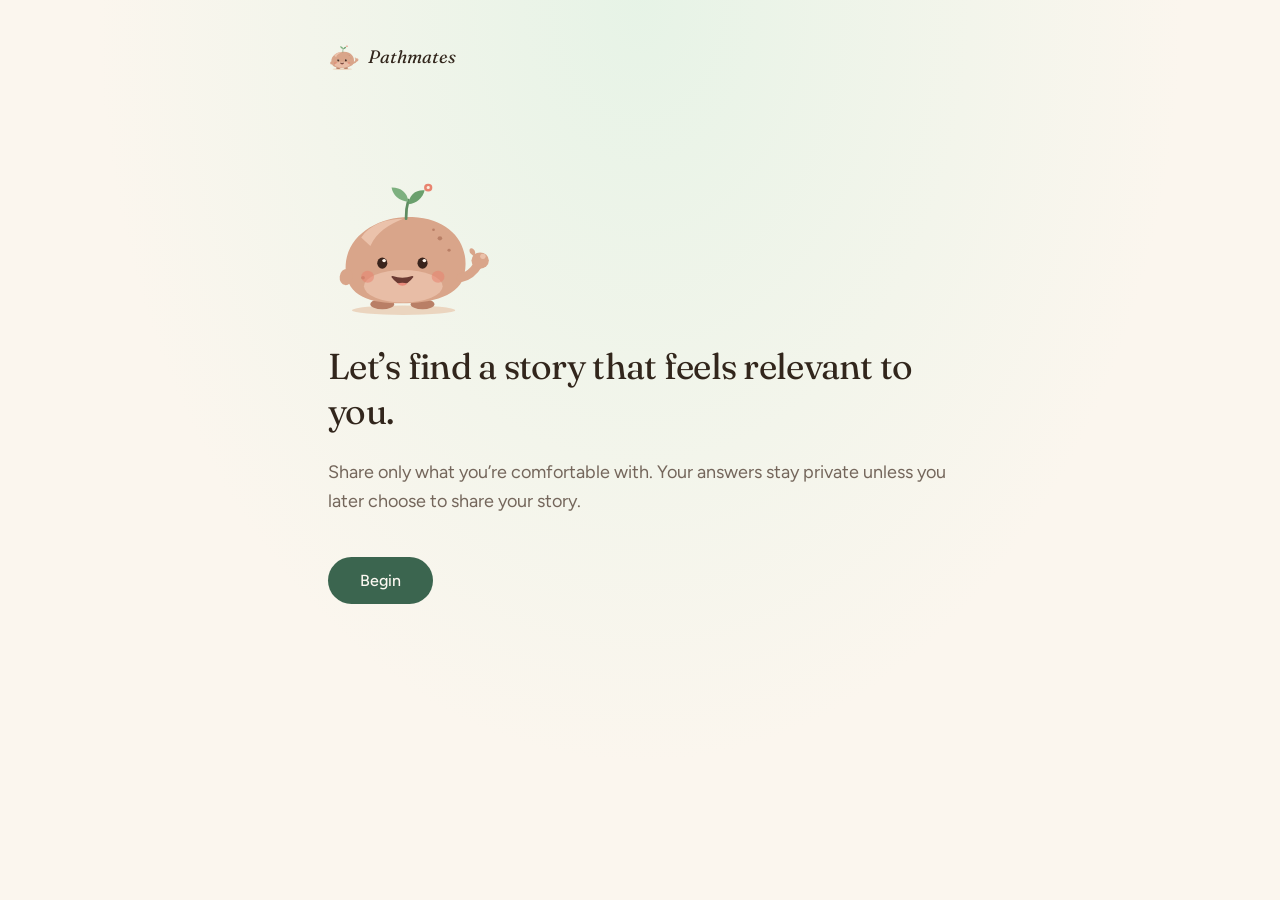
==== server/websiteFiles/index.html @ 9d3de7f4 "chore: use teammate static frontend and clean repository" ====
<!doctype html>
<html lang="en">
  <head>
    <meta charset="utf-8" />
    <meta name="viewport" content="width=device-width, initial-scale=1" />
    <meta name="description" content="A gentle, private way to find stories from people who have navigated cancer." />
    <meta property="og:title" content="Find a story that feels like yours" />
    <meta property="og:description" content="A gentle, private way to find stories from people who have navigated cancer." />
    <meta property="og:type" content="website" />
    <meta name="twitter:card" content="summary" />
    <title>Pathmates — Find a story that feels like yours</title>
    <link rel="preconnect" href="https://fonts.googleapis.com" />
    <link rel="preconnect" href="https://fonts.gstatic.com" crossorigin />
    <link href="https://fonts.googleapis.com/css2?family=Fraunces:ital,opsz,wght@0,9..144,400;0,9..144,500;1,9..144,400&family=Figtree:wght@400;500;600&display=swap" rel="stylesheet" />
    <link rel="stylesheet" href="./style.css" />
    <script defer src="./script.js"></script>
  </head>
  <body>
    <main class="app">
      <header class="header">
        <div class="brand"><img id="brand-pebble" alt="" width="32" height="32" /><span>Pathmates</span></div>
        <div id="progress" class="progress" aria-live="polite"></div>
      </header>
      <section id="page" class="page" aria-live="polite"></section>
      <footer id="footer" class="sticky-bar" hidden></footer>
    </main>
    <noscript><p class="noscript">Please enable JavaScript to use Pathmates.</p></noscript>
  </body>
</html>
---- server/websiteFiles/style.css ----
/* Plain CSS recreation of the Pathmates onboarding UI. No CSS framework required. */
:root {
  --radius: 1rem;
  --background: oklch(0.975 0.012 80);
  --foreground: oklch(0.28 0.025 60);
  --card: oklch(0.993 0.006 80);
  --primary: oklch(0.47 0.06 160);
  --primary-foreground: oklch(0.98 0.01 80);
  --muted-foreground: oklch(0.52 0.025 60);
  --accent: oklch(0.9 0.045 160);
  --accent-foreground: oklch(0.3 0.05 160);
  --destructive: oklch(0.6 0.16 30);
  --border: oklch(0.89 0.02 75);
  --input: oklch(0.89 0.02 75);
  --ring: var(--primary);
  --ease-out: cubic-bezier(0.23, 1, 0.32, 1);
}
*, *::before, *::after { box-sizing: border-box; }
html { scroll-behavior: smooth; }
body {
  margin: 0;
  min-height: 100vh;
  background-color: var(--background);
  background-image: radial-gradient(ellipse at top, oklch(0.93 0.04 160 / 0.5), transparent 60%);
  color: var(--foreground);
  font-family: "Figtree", system-ui, sans-serif;
  font-size: 16px;
}
button, textarea { font: inherit; }
button { cursor: pointer; }
button:disabled { cursor: not-allowed; }
button:focus-visible, textarea:focus-visible { outline: 2px solid var(--ring); outline-offset: 2px; }
[hidden] { display: none !important; }
h1, h2 { font-family: "Fraunces", Georgia, serif; font-weight: 400; font-optical-sizing: auto; }
h1 { margin: 0; letter-spacing: -0.02em; line-height: 1.15; }
h2 { letter-spacing: -0.015em; }
p { margin: 0; }
.app { display: flex; flex-direction: column; width: 100%; max-width: 42rem; min-height: 100vh; margin: 0 auto; padding: 2.5rem 1.5rem; }
.header { display: flex; align-items: center; justify-content: space-between; margin-bottom: 2.5rem; gap: 1rem; }
.brand { display: flex; align-items: center; gap: .5rem; font-family: "Fraunces", Georgia, serif; font-size: 1.125rem; font-style: italic; white-space: nowrap; }
.brand img { width: 2rem; height: 2rem; object-fit: contain; }
.progress { display: flex; align-items: center; gap: .75rem; }
.progress-label { color: var(--muted-foreground); font-size: .75rem; white-space: nowrap; font-variant-numeric: tabular-nums; }
.progress-track { display: flex; gap: .375rem; }
.progress-dot { width: 1.5rem; height: .375rem; border-radius: 999px; background: var(--border); transition: background-color 240ms ease; }
.progress-dot.active { background: var(--primary); }
.page { flex: 1; min-width: 0; }
.animate-rise, .stagger { animation: rise 320ms var(--ease-out) both; }
@keyframes rise { from { opacity: 0; transform: translateY(8px); } to { opacity: 1; transform: none; } }
.welcome { padding-top: 3rem; }
.welcome-pebble { height: 10rem; width: auto; max-width: 100%; display: block; margin-bottom: 1.5rem; }
.welcome h1 { font-size: 2.25rem; line-height: 1.25; }
.welcome p { margin-top: 1.5rem; color: var(--muted-foreground); font-size: 1.125rem; line-height: 1.625; }
.primary-button { border: 0; border-radius: 9999px; background: var(--primary); color: var(--primary-foreground); font-weight: 500; padding: .875rem 2rem; transition: opacity 160ms ease; }
.primary-button:hover { opacity: .90; }
.primary-button:disabled { opacity: .40; }
.welcome .primary-button { margin-top: 2.5rem; }
.page-title { font-size: 1.875rem; line-height: 1.375; }
.question-grid { display: grid; grid-template-columns: 1fr; gap: .75rem; margin-top: 2rem; }
.choice { width: 100%; border: 1px solid var(--border); border-radius: 1rem; background: var(--card); color: var(--foreground); padding: 1.25rem 1.5rem; text-align: center; font-size: 1.125rem; line-height: 1.375; transition: all 160ms ease; }
.choice:hover { border-color: color-mix(in oklch, var(--primary) 50%, transparent); background: color-mix(in oklch, var(--accent) 40%, transparent); }
.choice[aria-pressed="true"] { border-color: var(--primary); background: var(--primary); color: var(--primary-foreground); }
.press { transition: transform 160ms var(--ease-out), opacity 160ms ease, background-color 160ms ease, border-color 160ms ease; }
.press:active { transform: scale(.97); }
.small-intro { margin-top: 2rem; color: var(--muted-foreground); font-size: .875rem; font-weight: 500; }
.prompt-list { display: grid; gap: .625rem; margin-top: .75rem; }
.prompt-button { width: 100%; padding: .875rem 1.25rem; text-align: left; border-radius: 1rem; border: 1px solid var(--border); background: var(--card); color: var(--foreground); font-size: 1rem; line-height: 1.375; }
.prompt-button:hover { border-color: color-mix(in oklch, var(--primary) 50%, transparent); background: color-mix(in oklch, var(--accent) 40%, transparent); }
.record-panel { display: flex; flex-direction: column; align-items: center; gap: .75rem; margin-top: 2.5rem; }
.mic { position: relative; display: grid; place-items: center; width: 96px; height: 96px; border-radius: 999px; border: 0; background: var(--primary); color: var(--primary-foreground); box-shadow: 0 8px 24px color-mix(in oklch, var(--primary) 30%, transparent); }
.mic:disabled { opacity: .5; }
.mic::after { content: ""; position: absolute; inset: 0; border-radius: inherit; border: 2px solid var(--primary); opacity: 0; pointer-events: none; }
.mic-live { background: var(--destructive); box-shadow: 0 8px 24px color-mix(in oklch, var(--destructive) 30%, transparent); }
.mic-live::after { border-color: var(--destructive); animation: ring 1.8s var(--ease-out) infinite; }
.mic-stop { width: 26px; height: 26px; border-radius: 7px; background: var(--primary-foreground); }
@keyframes ring { from { opacity: .5; transform: scale(1); } to { opacity: 0; transform: scale(1.5); } }
.record-status { min-height: 1.5rem; font-size: .875rem; color: var(--muted-foreground); font-variant-numeric: tabular-nums; }
.text-toggle { border: 0; padding: 0; background: transparent; color: var(--foreground); text-decoration: underline; text-underline-offset: 4px; font-size: .875rem; }
.text-toggle:hover { color: var(--foreground); }
.record-disclosure { margin-top: .75rem; text-align: center; font-size: .875rem; line-height: 1.5; color: var(--muted-foreground); }
.error-text { margin-top: .75rem; text-align: center; color: var(--destructive); font-size: .875rem; }
.story-textarea, .summary-textarea { display: block; width: 100%; resize: none; border: 1px solid var(--input); border-radius: 1rem; padding: 1rem; color: var(--foreground); background: var(--card); font-size: 1rem; line-height: 1.625; outline: none; }
.story-textarea:focus, .summary-textarea:focus { box-shadow: 0 0 0 2px var(--ring); }
.story-textarea { margin-top: 1.5rem; }
.continue-button { margin-top: 1.5rem; }
.review-subtitle { margin-top: .75rem; color: var(--muted-foreground); }
.review-tags { display: flex; flex-wrap: wrap; gap: .5rem; margin-top: 1.25rem; }
.review-tag { border: 1px solid var(--border); background: var(--card); color: var(--foreground); border-radius: 9999px; padding: .375rem 1rem; font-size: .875rem; }
.review-tag:hover { border-color: color-mix(in oklch, var(--primary) 50%, transparent); }
.tag-change { margin-left: .25rem; color: var(--muted-foreground); }
.summary-textarea { margin-top: 1.5rem; padding: 1.25rem; background: color-mix(in oklch, var(--accent) 40%, transparent); font-family: "Fraunces", Georgia, serif; font-size: 1.25rem; }
.find-button { display: block; margin-top: 2rem; width: 100%; padding: 1rem; }
.sticky-bar { display: flex; justify-content: space-between; align-items: center; margin: 2.5rem -1.5rem -2.5rem; padding: 1rem 1.5rem max(1rem, env(safe-area-inset-bottom)); position: sticky; bottom: 0; background: color-mix(in oklch, var(--background) 72%, transparent); backdrop-filter: blur(16px) saturate(160%); -webkit-backdrop-filter: blur(16px) saturate(160%); font-size: .875rem; }
.nav-button { border: 0; border-radius: 9999px; background: transparent; color: var(--muted-foreground); padding: .5rem .75rem; }
.nav-button:first-child { margin-left: -.75rem; }
.nav-button:last-child { margin-right: -.75rem; }
.nav-button:hover { color: var(--foreground); }
.results-heading { display: flex; align-items: flex-start; gap: 1rem; }
.results-heading img { height: 3.5rem; width: auto; flex-shrink: 0; }
.results-heading h1 { font-size: 1.875rem; line-height: 1.375; }
.results-heading p { margin-top: .5rem; line-height: 1.5; color: var(--muted-foreground); }
.summary-inline { font-family: "Fraunces", Georgia, serif; font-style: italic; color: var(--foreground); }
.edit-button { margin-left: .25rem; }
.filter-bar { display: flex; flex-wrap: wrap; align-items: center; gap: .5rem; margin-top: 1.75rem; }
.filter-label { margin-right: .25rem; font-size: .875rem; color: var(--muted-foreground); }
.chip { padding: .5rem 1rem; border: 1px solid var(--border); border-radius: 9999px; background: var(--card); color: var(--foreground); font-size: .875rem; }
.chip:hover { border-color: color-mix(in oklch, var(--primary) 50%, transparent); background: color-mix(in oklch, var(--accent) 40%, transparent); }
.chip[aria-pressed="true"] { border-color: var(--primary); background: var(--primary); color: var(--primary-foreground); }
.stories { display: grid; gap: 1rem; margin: 1.5rem 0 0; list-style: none; padding: 0; }
.story-card { border: 1px solid var(--border); border-radius: 1.5rem; padding: 1.5rem; background: var(--card); transition: border-color 200ms ease, transform 200ms var(--ease-out); }
.story-meta { color: var(--muted-foreground); font-size: .875rem; }
.story-card h2 { margin: .5rem 0 0; font-size: 1.5rem; line-height: 1.375; }
.story-excerpt { margin-top: .75rem; line-height: 1.625; color: color-mix(in oklch, var(--foreground) 85%, transparent); }
.match-reasons { margin-top: 1.25rem; padding: .75rem 1rem; border-radius: 1rem; background: color-mix(in oklch, var(--accent) 50%, transparent); }
.reason-title { text-transform: uppercase; font-weight: 500; font-size: .75rem; letter-spacing: .025em; color: color-mix(in oklch, var(--accent-foreground) 80%, transparent); }
.reason-list { display: flex; flex-wrap: wrap; column-gap: 1rem; row-gap: .375rem; margin: .5rem 0 0; padding: 0; list-style: none; font-size: .875rem; color: var(--accent-foreground); }
.story-bottom { margin-top: 1.25rem; display: flex; align-items: center; justify-content: space-between; gap: 1rem; }
.story-bottom span { font-size: .875rem; color: var(--muted-foreground); }
.read-button { padding: .625rem 1.5rem; font-size: .875rem; flex-shrink: 0; }
.results-disclaimer { margin-top: 2rem; text-align: center; font-size: .875rem; line-height: 1.5; color: var(--muted-foreground); }
.noscript { text-align: center; color: var(--muted-foreground); }
@media (min-width: 640px) {
  .question-grid.two-columns { grid-template-columns: repeat(2, minmax(0, 1fr)); }
  .choice.wide { grid-column: span 2; }
  .story-card { padding: 1.75rem; }
}
@media (hover: hover) and (pointer: fine) {
  .story-card:hover { border-color: color-mix(in oklch, var(--primary) 40%, var(--border)); transform: translateY(-2px); }
}
@media (max-width: 480px) {
  .progress-dot { width: 1rem; }
  .story-bottom { align-items: flex-start; }
}
@media (prefers-reduced-transparency: reduce) {
  .sticky-bar { background: var(--background); backdrop-filter: none; -webkit-backdrop-filter: none; }
}
@media (prefers-contrast: more) {
  :root { --muted-foreground: oklch(0.38 0.03 60); --border: oklch(0.7 0.03 75); }
}
@media (prefers-reduced-motion: reduce) {
  .mic-live::after { animation: none; }
  .animate-rise, .stagger { animation: fade 200ms ease both; }
  .story-card:hover, .press:active { transform: none; }
}
@keyframes fade { from { opacity: 0; } to { opacity: 1; } }
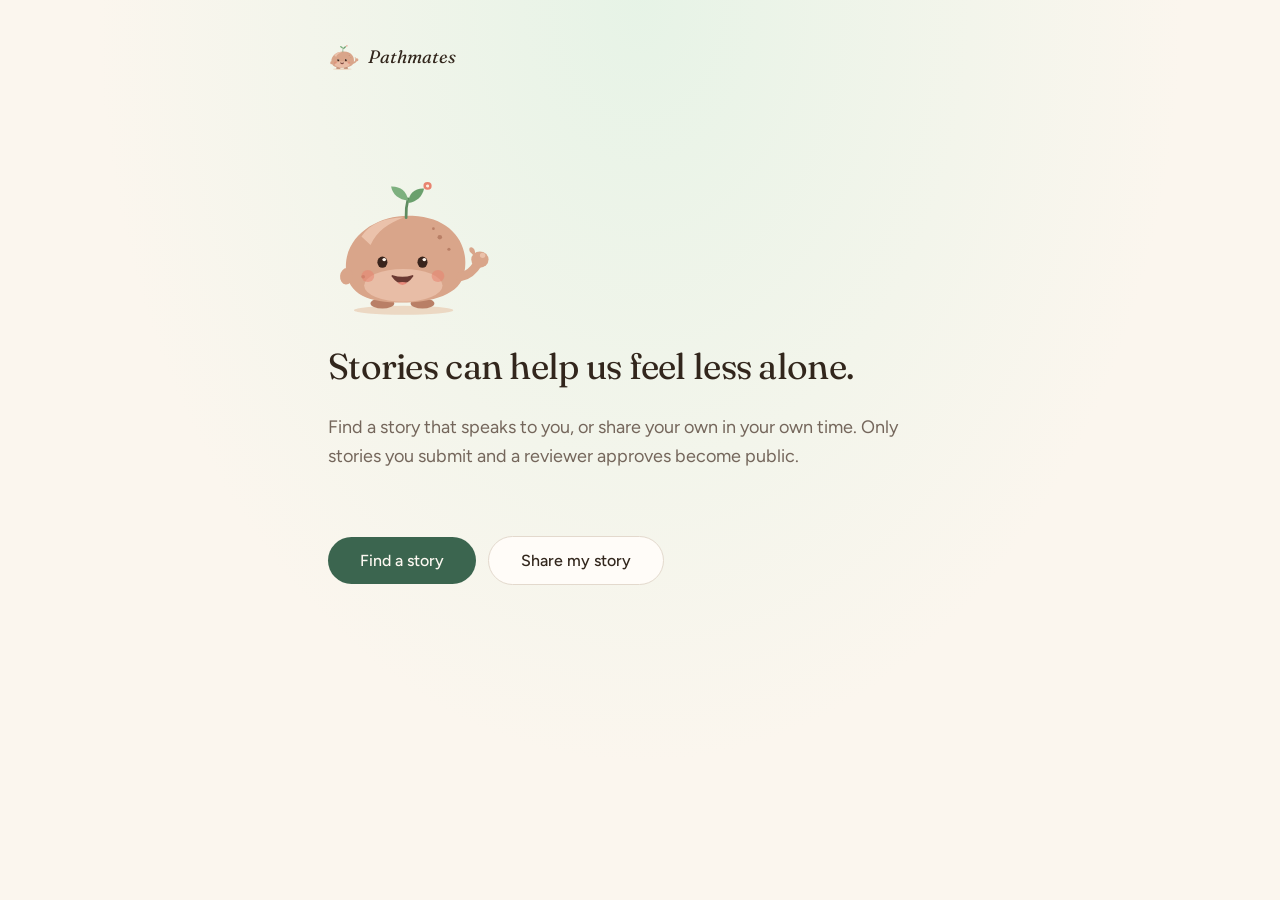
==== commit c3589fde: "feat: add guided patient stories and review queue" ====
--- a/server/websiteFiles/index.html
+++ b/server/websiteFiles/index.html
@@ -3,12 +3,12 @@
   <head>
     <meta charset="utf-8" />
     <meta name="viewport" content="width=device-width, initial-scale=1" />
-    <meta name="description" content="A gentle, private way to find stories from people who have navigated cancer." />
-    <meta property="og:title" content="Find a story that feels like yours" />
-    <meta property="og:description" content="A gentle, private way to find stories from people who have navigated cancer." />
+    <meta name="description" content="Find and share cancer experience stories, in your own time." />
+    <meta property="og:title" content="Pathmates — Find and share stories" />
+    <meta property="og:description" content="Find and share cancer experience stories, in your own time." />
     <meta property="og:type" content="website" />
     <meta name="twitter:card" content="summary" />
-    <title>Pathmates — Find a story that feels like yours</title>
+    <title>Pathmates — Find and share stories</title>
     <link rel="preconnect" href="https://fonts.googleapis.com" />
     <link rel="preconnect" href="https://fonts.gstatic.com" crossorigin />
     <link href="https://fonts.googleapis.com/css2?family=Fraunces:ital,opsz,wght@0,9..144,400;0,9..144,500;1,9..144,400&family=Figtree:wght@400;500;600&display=swap" rel="stylesheet" />
--- a/server/websiteFiles/style.css
+++ b/server/websiteFiles/style.css
@@ -118,6 +118,18 @@
 .story-bottom span { font-size: .875rem; color: var(--muted-foreground); }
 .read-button { padding: .625rem 1.5rem; font-size: .875rem; flex-shrink: 0; }
 .results-disclaimer { margin-top: 2rem; text-align: center; font-size: .875rem; line-height: 1.5; color: var(--muted-foreground); }
+.share-actions { display: flex; flex-wrap: wrap; gap: .75rem; align-items: center; margin-top: 1.5rem; }
+.secondary-button { background: var(--card); color: var(--foreground); border: 1px solid var(--border); }
+.share-flow { max-width: 42rem; margin: 0 auto; }
+.eyebrow { color: var(--muted-foreground); font-size: .875rem; margin-bottom: .75rem; }
+.field-label { display: block; margin-top: 1.4rem; margin-bottom: .4rem; font-weight: 600; }
+.story-field { display: block; width: 100%; padding: .85rem 1rem; border: 1px solid var(--input); border-radius: .8rem; background: var(--card); color: var(--foreground); font: inherit; }
+.story-field:focus { outline: 2px solid var(--ring); }
+.help-option { display: flex; align-items: flex-start; gap: .65rem; margin-top: 1.5rem; line-height: 1.5; }
+.help-option input { margin-top: .35rem; }
+.story-full { white-space: pre-wrap; overflow-wrap: anywhere; margin-top: 1rem; line-height: 1.65; }
+.admin-story { margin-top: 1.5rem; padding: 1.5rem; border: 1px solid var(--border); border-radius: 1rem; background: var(--card); }
+.admin-story h2 { margin-bottom: .5rem; }
 .noscript { text-align: center; color: var(--muted-foreground); }
 @media (min-width: 640px) {
   .question-grid.two-columns { grid-template-columns: repeat(2, minmax(0, 1fr)); }
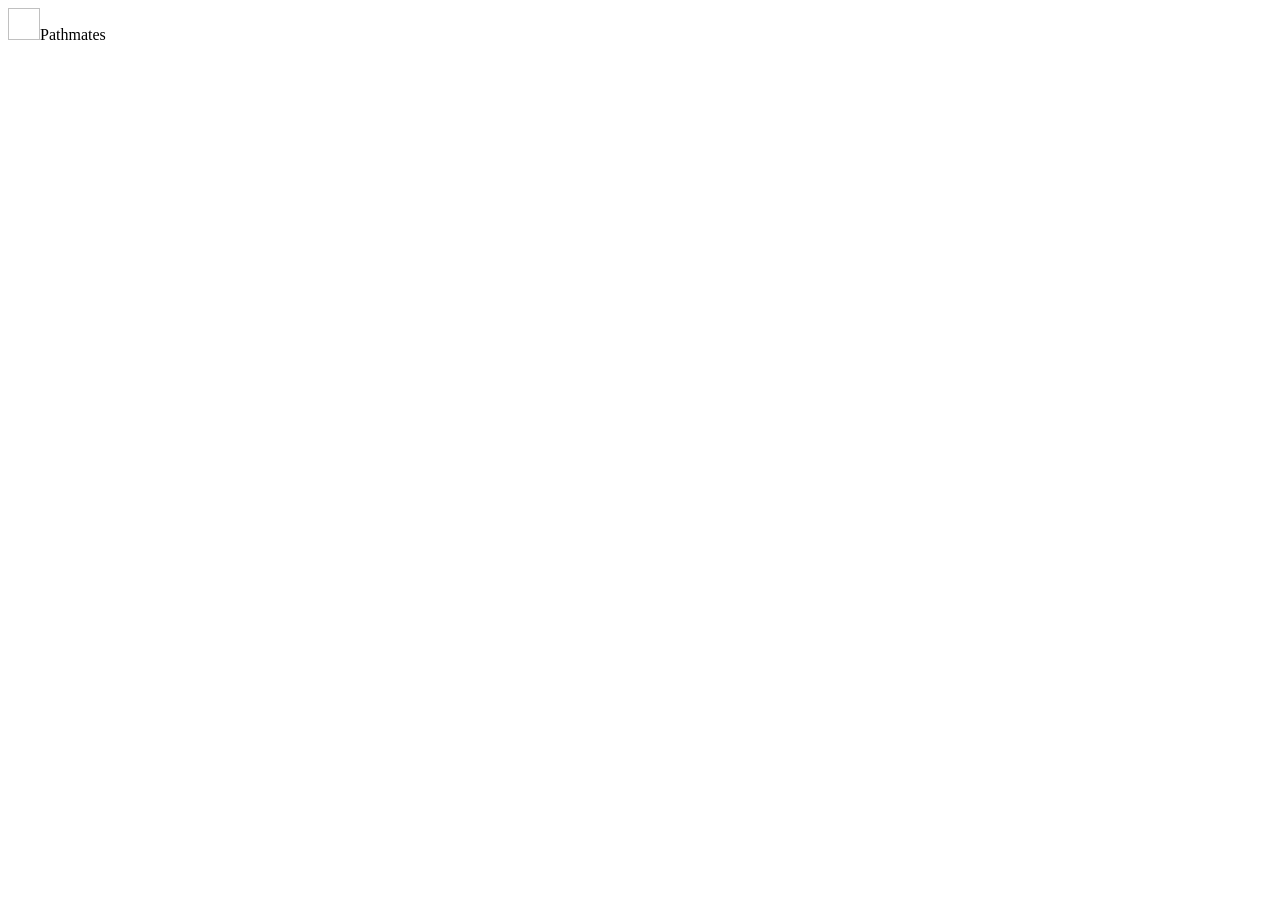
==== commit fd53b752: "Harden story queue and verify patient flows" ====
--- a/server/websiteFiles/index.html
+++ b/server/websiteFiles/index.html
@@ -12,8 +12,8 @@
     <link rel="preconnect" href="https://fonts.googleapis.com" />
     <link rel="preconnect" href="https://fonts.gstatic.com" crossorigin />
     <link href="https://fonts.googleapis.com/css2?family=Fraunces:ital,opsz,wght@0,9..144,400;0,9..144,500;1,9..144,400&family=Figtree:wght@400;500;600&display=swap" rel="stylesheet" />
-    <link rel="stylesheet" href="./style.css" />
-    <script defer src="./script.js"></script>
+    <link rel="stylesheet" href="/style.css" />
+    <script defer src="/script.js"></script>
   </head>
   <body>
     <main class="app">
